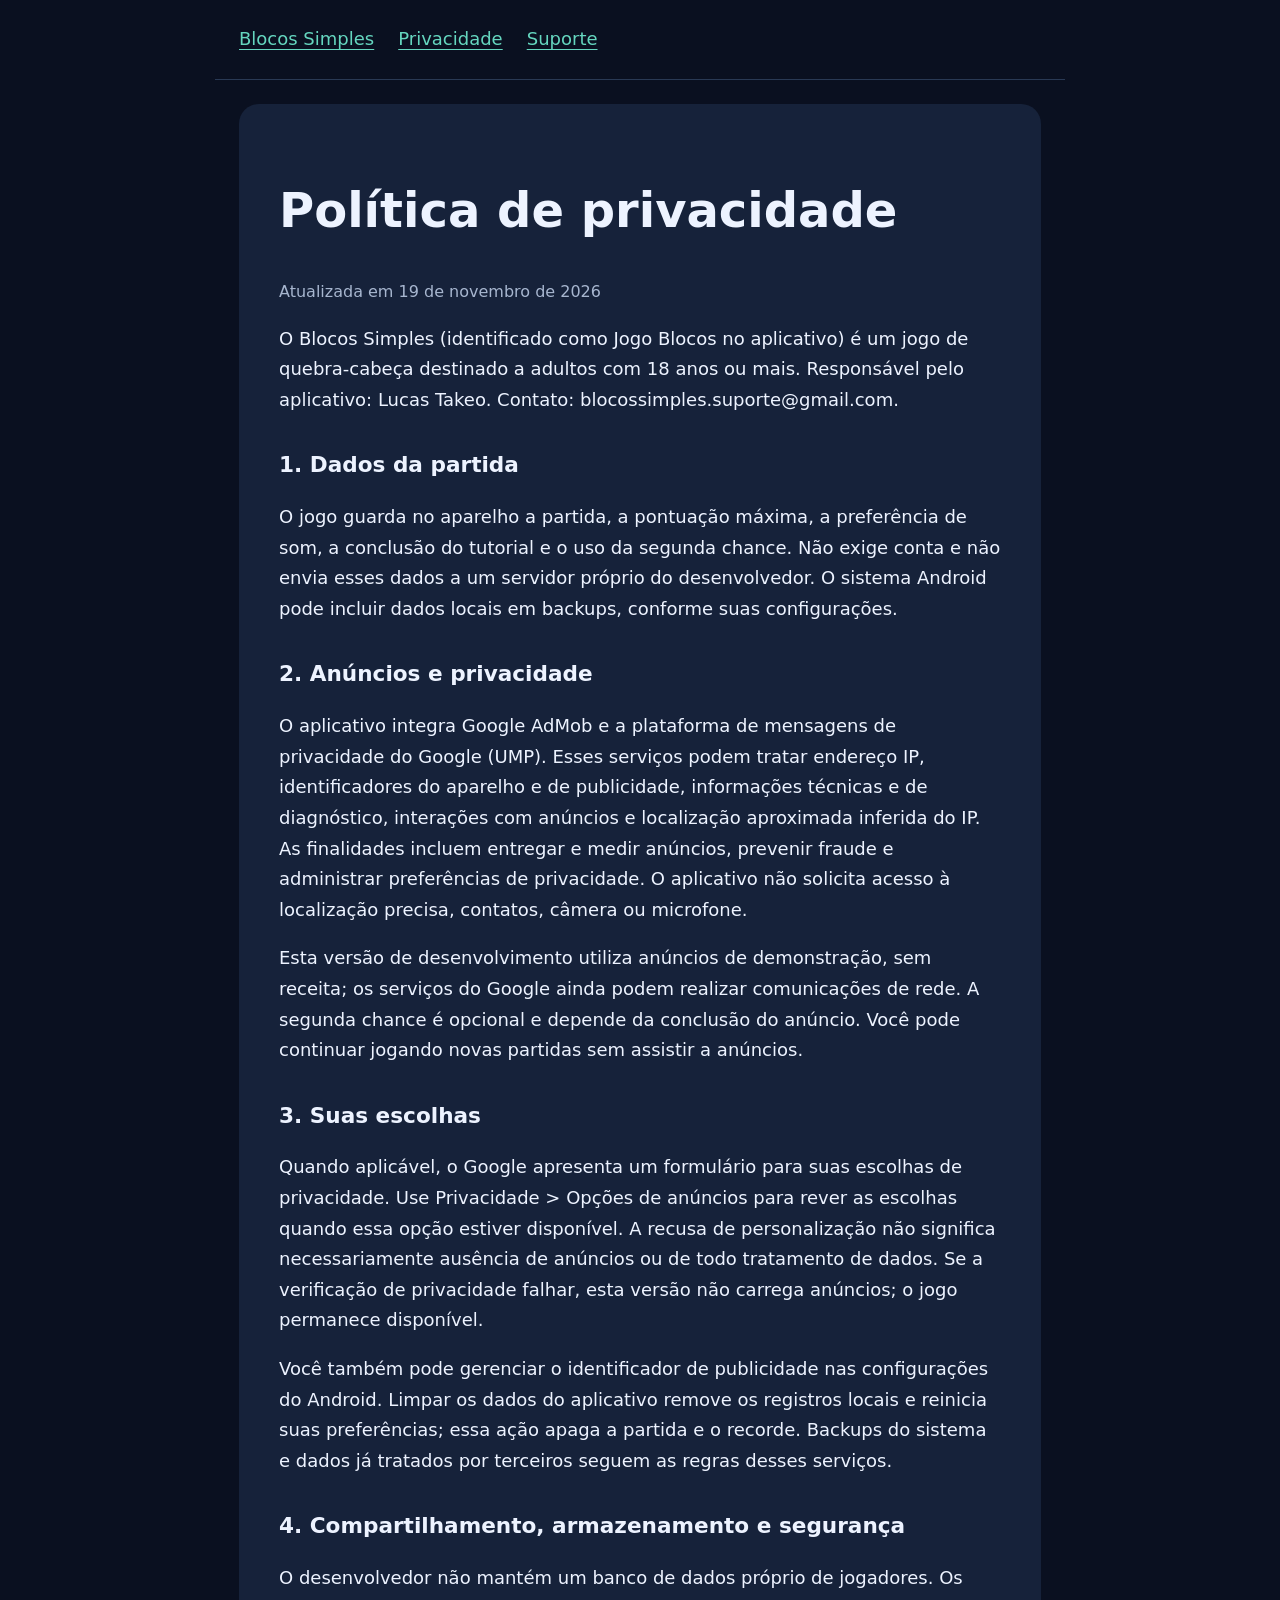
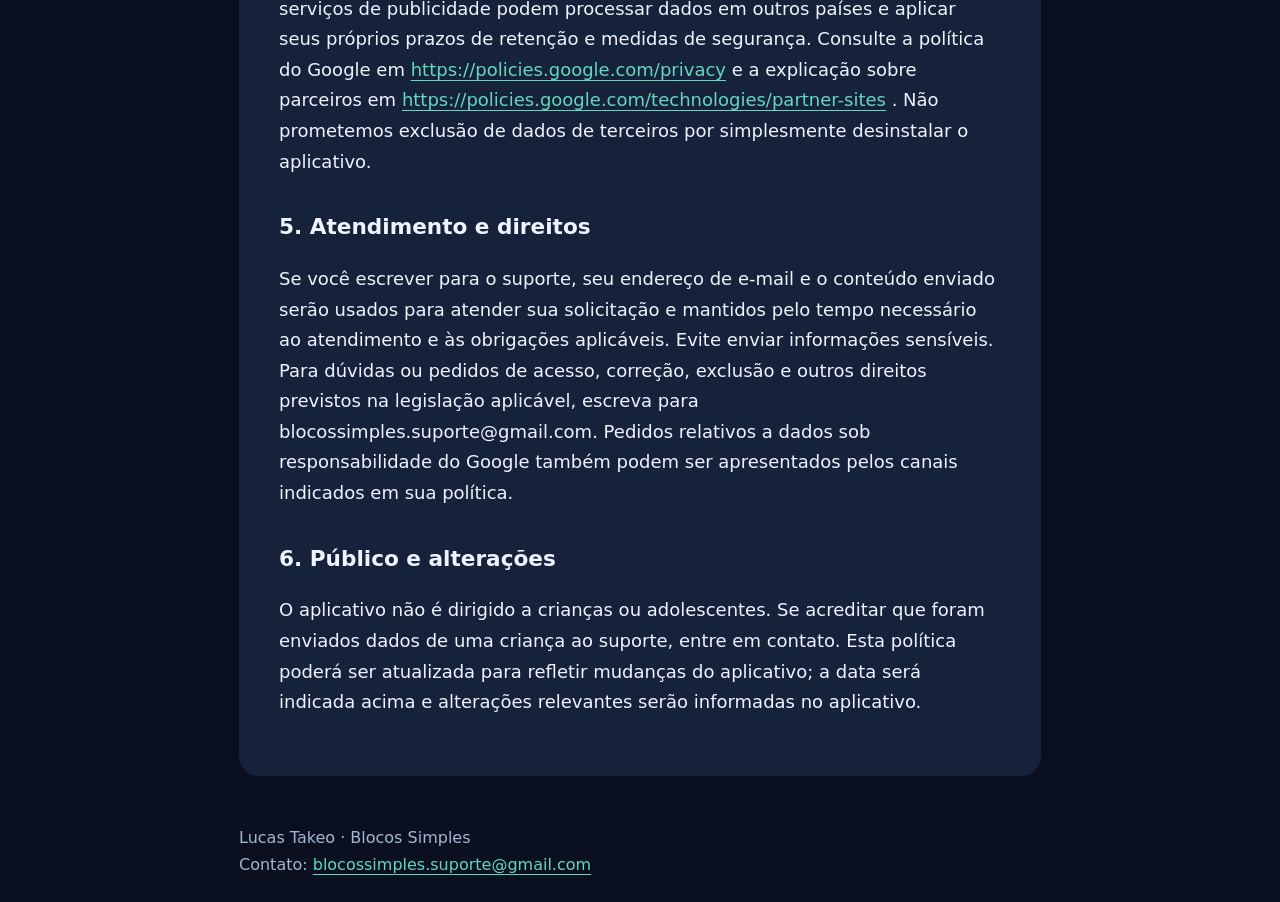
==== privacidade.html @ 1ec17ebd "Publicar suporte e política de privacidade pelo GitHub Pages" ====
<!doctype html>
<html lang="pt-BR"><head><meta charset="utf-8"><meta name="viewport" content="width=device-width,initial-scale=1"><meta name="description" content="Suporte e política de privacidade do Blocos Simples, por Lucas Takeo."><title>Privacidade | Blocos Simples</title><link rel="stylesheet" href="style.css"></head><body><header><nav aria-label="Navegação principal"><a href="./">Blocos Simples</a><a href="privacidade.html">Privacidade</a><a href="mailto:blocossimples.suporte@gmail.com">Suporte</a></nav></header><main><article><h1>Política de privacidade</h1>
<p class="eyebrow">Atualizada em 19 de novembro de 2026</p>

<p>O Blocos Simples (identificado como Jogo Blocos no aplicativo) é um jogo de quebra-cabeça destinado a adultos com 18 anos ou mais. Responsável pelo aplicativo: Lucas Takeo. Contato: blocossimples.suporte@gmail.com.</p>

<h2>1. Dados da partida</h2>
<p>O jogo guarda no aparelho a partida, a pontuação máxima, a preferência de som, a conclusão do tutorial e o uso da segunda chance. Não exige conta e não envia esses dados a um servidor próprio do desenvolvedor. O sistema Android pode incluir dados locais em backups, conforme suas configurações.</p>

<h2>2. Anúncios e privacidade</h2>
<p>O aplicativo integra Google AdMob e a plataforma de mensagens de privacidade do Google (UMP). Esses serviços podem tratar endereço IP, identificadores do aparelho e de publicidade, informações técnicas e de diagnóstico, interações com anúncios e localização aproximada inferida do IP. As finalidades incluem entregar e medir anúncios, prevenir fraude e administrar preferências de privacidade. O aplicativo não solicita acesso à localização precisa, contatos, câmera ou microfone.</p>
<p>Esta versão de desenvolvimento utiliza anúncios de demonstração, sem receita; os serviços do Google ainda podem realizar comunicações de rede. A segunda chance é opcional e depende da conclusão do anúncio. Você pode continuar jogando novas partidas sem assistir a anúncios.</p>

<h2>3. Suas escolhas</h2>
<p>Quando aplicável, o Google apresenta um formulário para suas escolhas de privacidade. Use Privacidade &gt; Opções de anúncios para rever as escolhas quando essa opção estiver disponível. A recusa de personalização não significa necessariamente ausência de anúncios ou de todo tratamento de dados. Se a verificação de privacidade falhar, esta versão não carrega anúncios; o jogo permanece disponível.</p>
<p>Você também pode gerenciar o identificador de publicidade nas configurações do Android. Limpar os dados do aplicativo remove os registros locais e reinicia suas preferências; essa ação apaga a partida e o recorde. Backups do sistema e dados já tratados por terceiros seguem as regras desses serviços.</p>

<h2>4. Compartilhamento, armazenamento e segurança</h2>
<p>O desenvolvedor não mantém um banco de dados próprio de jogadores. Os serviços de publicidade podem processar dados em outros países e aplicar seus próprios prazos de retenção e medidas de segurança. Consulte a política do Google em <a href="https://policies.google.com/privacy">https://policies.google.com/privacy</a> e a explicação sobre parceiros em <a href="https://policies.google.com/technologies/partner-sites">https://policies.google.com/technologies/partner-sites</a> . Não prometemos exclusão de dados de terceiros por simplesmente desinstalar o aplicativo.</p>

<h2>5. Atendimento e direitos</h2>
<p>Se você escrever para o suporte, seu endereço de e-mail e o conteúdo enviado serão usados para atender sua solicitação e mantidos pelo tempo necessário ao atendimento e às obrigações aplicáveis. Evite enviar informações sensíveis. Para dúvidas ou pedidos de acesso, correção, exclusão e outros direitos previstos na legislação aplicável, escreva para blocossimples.suporte@gmail.com. Pedidos relativos a dados sob responsabilidade do Google também podem ser apresentados pelos canais indicados em sua política.</p>

<h2>6. Público e alterações</h2>
<p>O aplicativo não é dirigido a crianças ou adolescentes. Se acreditar que foram enviados dados de uma criança ao suporte, entre em contato. Esta política poderá ser atualizada para refletir mudanças do aplicativo; a data será indicada acima e alterações relevantes serão informadas no aplicativo.</p></article></main><footer>Lucas Takeo · Blocos Simples<br>Contato: <a href="mailto:blocossimples.suporte@gmail.com">blocossimples.suporte@gmail.com</a></footer></body></html>
---- style.css ----
:root{color-scheme:dark}*{box-sizing:border-box}body{margin:0;background:#0a1020;color:#edf3ff;font:18px/1.7 system-ui,sans-serif}main,header,footer{max-width:850px;margin:auto;padding:24px}header{border-bottom:1px solid #293954}nav{display:flex;gap:24px;flex-wrap:wrap}a{color:#65d6bf;text-underline-offset:4px}h1{font-size:clamp(2rem,6vw,3rem);line-height:1.15}h2{font-size:1.35rem;margin-top:2rem}p{overflow-wrap:anywhere}.eyebrow{color:#a7b6cf;font-size:1rem}article{background:#16223a;padding:clamp(20px,4vw,40px);border-radius:20px}footer{color:#a7b6cf;font-size:1rem}a:focus-visible{outline:3px solid #ffbf70;outline-offset:5px}@media print{body,article{background:white;color:black}a{color:black}nav{display:none}}
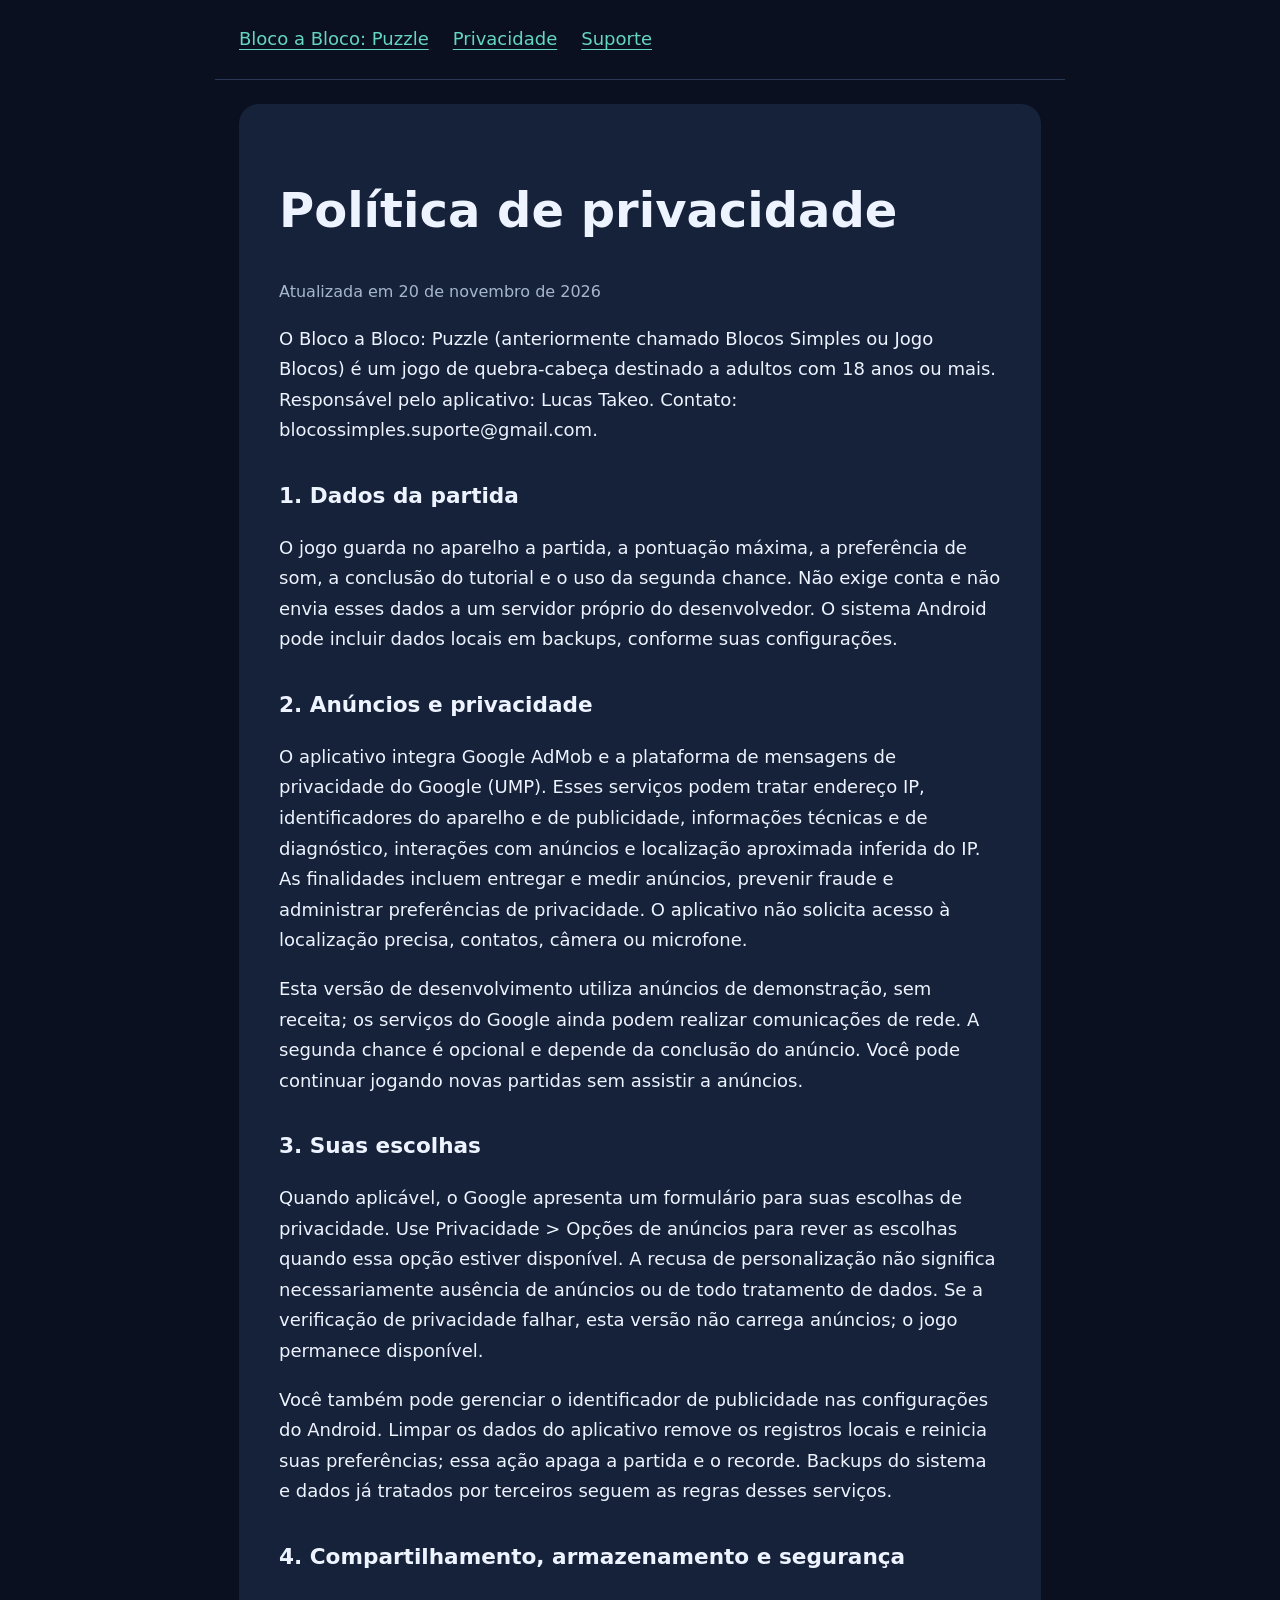
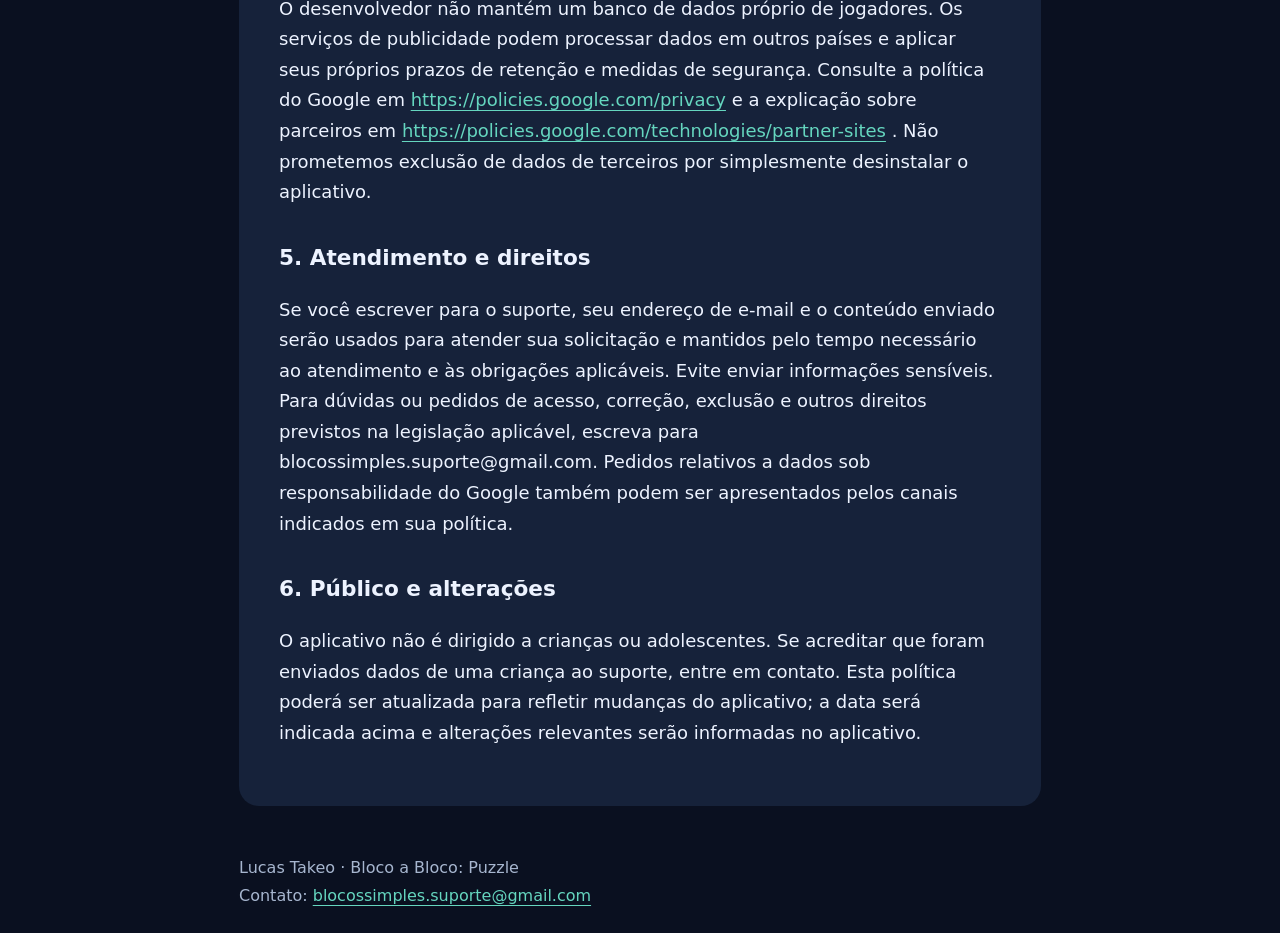
==== commit 117b98cb: "Adotar Bloco a Bloco: Puzzle como nome público" ====
--- a/privacidade.html
+++ b/privacidade.html
@@ -1,8 +1,8 @@
 <!doctype html>
-<html lang="pt-BR"><head><meta charset="utf-8"><meta name="viewport" content="width=device-width,initial-scale=1"><meta name="description" content="Suporte e política de privacidade do Blocos Simples, por Lucas Takeo."><title>Privacidade | Blocos Simples</title><link rel="stylesheet" href="style.css"></head><body><header><nav aria-label="Navegação principal"><a href="./">Blocos Simples</a><a href="privacidade.html">Privacidade</a><a href="mailto:blocossimples.suporte@gmail.com">Suporte</a></nav></header><main><article><h1>Política de privacidade</h1>
-<p class="eyebrow">Atualizada em 19 de novembro de 2026</p>
+<html lang="pt-BR"><head><meta charset="utf-8"><meta name="viewport" content="width=device-width,initial-scale=1"><meta name="description" content="Suporte e política de privacidade do Bloco a Bloco: Puzzle, por Lucas Takeo."><title>Privacidade | Bloco a Bloco: Puzzle</title><link rel="stylesheet" href="style.css"></head><body><header><nav aria-label="Navegação principal"><a href="./">Bloco a Bloco: Puzzle</a><a href="privacidade.html">Privacidade</a><a href="mailto:blocossimples.suporte@gmail.com">Suporte</a></nav></header><main><article><h1>Política de privacidade</h1>
+<p class="eyebrow">Atualizada em 20 de novembro de 2026</p>
 
-<p>O Blocos Simples (identificado como Jogo Blocos no aplicativo) é um jogo de quebra-cabeça destinado a adultos com 18 anos ou mais. Responsável pelo aplicativo: Lucas Takeo. Contato: blocossimples.suporte@gmail.com.</p>
+<p>O Bloco a Bloco: Puzzle (anteriormente chamado Blocos Simples ou Jogo Blocos) é um jogo de quebra-cabeça destinado a adultos com 18 anos ou mais. Responsável pelo aplicativo: Lucas Takeo. Contato: blocossimples.suporte@gmail.com.</p>
 
 <h2>1. Dados da partida</h2>
 <p>O jogo guarda no aparelho a partida, a pontuação máxima, a preferência de som, a conclusão do tutorial e o uso da segunda chance. Não exige conta e não envia esses dados a um servidor próprio do desenvolvedor. O sistema Android pode incluir dados locais em backups, conforme suas configurações.</p>
@@ -22,4 +22,4 @@
 <p>Se você escrever para o suporte, seu endereço de e-mail e o conteúdo enviado serão usados para atender sua solicitação e mantidos pelo tempo necessário ao atendimento e às obrigações aplicáveis. Evite enviar informações sensíveis. Para dúvidas ou pedidos de acesso, correção, exclusão e outros direitos previstos na legislação aplicável, escreva para blocossimples.suporte@gmail.com. Pedidos relativos a dados sob responsabilidade do Google também podem ser apresentados pelos canais indicados em sua política.</p>
 
 <h2>6. Público e alterações</h2>
-<p>O aplicativo não é dirigido a crianças ou adolescentes. Se acreditar que foram enviados dados de uma criança ao suporte, entre em contato. Esta política poderá ser atualizada para refletir mudanças do aplicativo; a data será indicada acima e alterações relevantes serão informadas no aplicativo.</p></article></main><footer>Lucas Takeo · Blocos Simples<br>Contato: <a href="mailto:blocossimples.suporte@gmail.com">blocossimples.suporte@gmail.com</a></footer></body></html>
+<p>O aplicativo não é dirigido a crianças ou adolescentes. Se acreditar que foram enviados dados de uma criança ao suporte, entre em contato. Esta política poderá ser atualizada para refletir mudanças do aplicativo; a data será indicada acima e alterações relevantes serão informadas no aplicativo.</p></article></main><footer>Lucas Takeo · Bloco a Bloco: Puzzle<br>Contato: <a href="mailto:blocossimples.suporte@gmail.com">blocossimples.suporte@gmail.com</a></footer></body></html>
